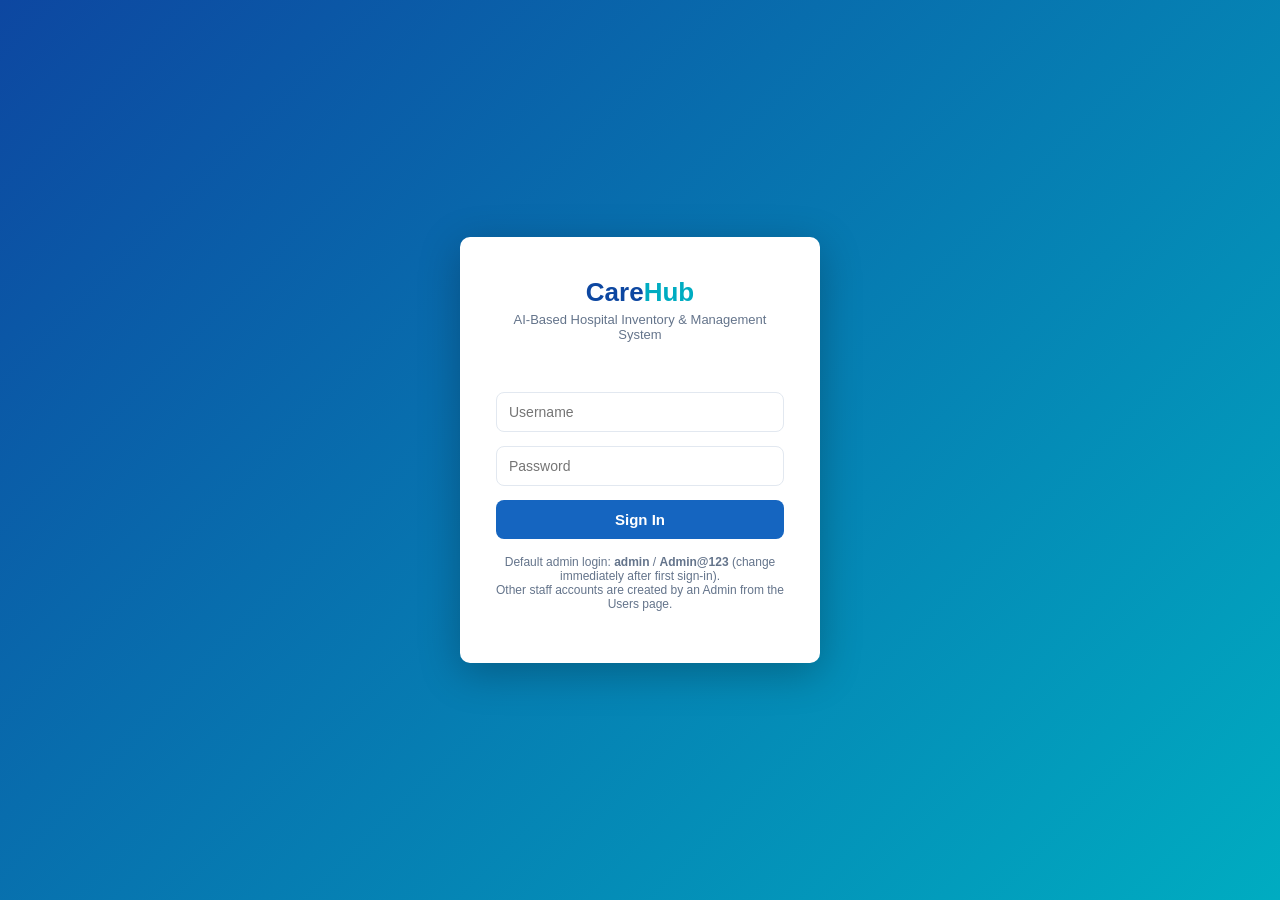
==== src/main/resources/static/index.html @ b456ff6e "Initial commit" ====
<!DOCTYPE html>
<html lang="en">
<head>
<meta charset="UTF-8" />
<title>CareHub</title>
</head>
<body>
  <script src="js/auth.js"></script>
  <script>
    window.location.href = currentUser() ? "dashboard.html" : "login.html";
  </script>
</body>
</html>
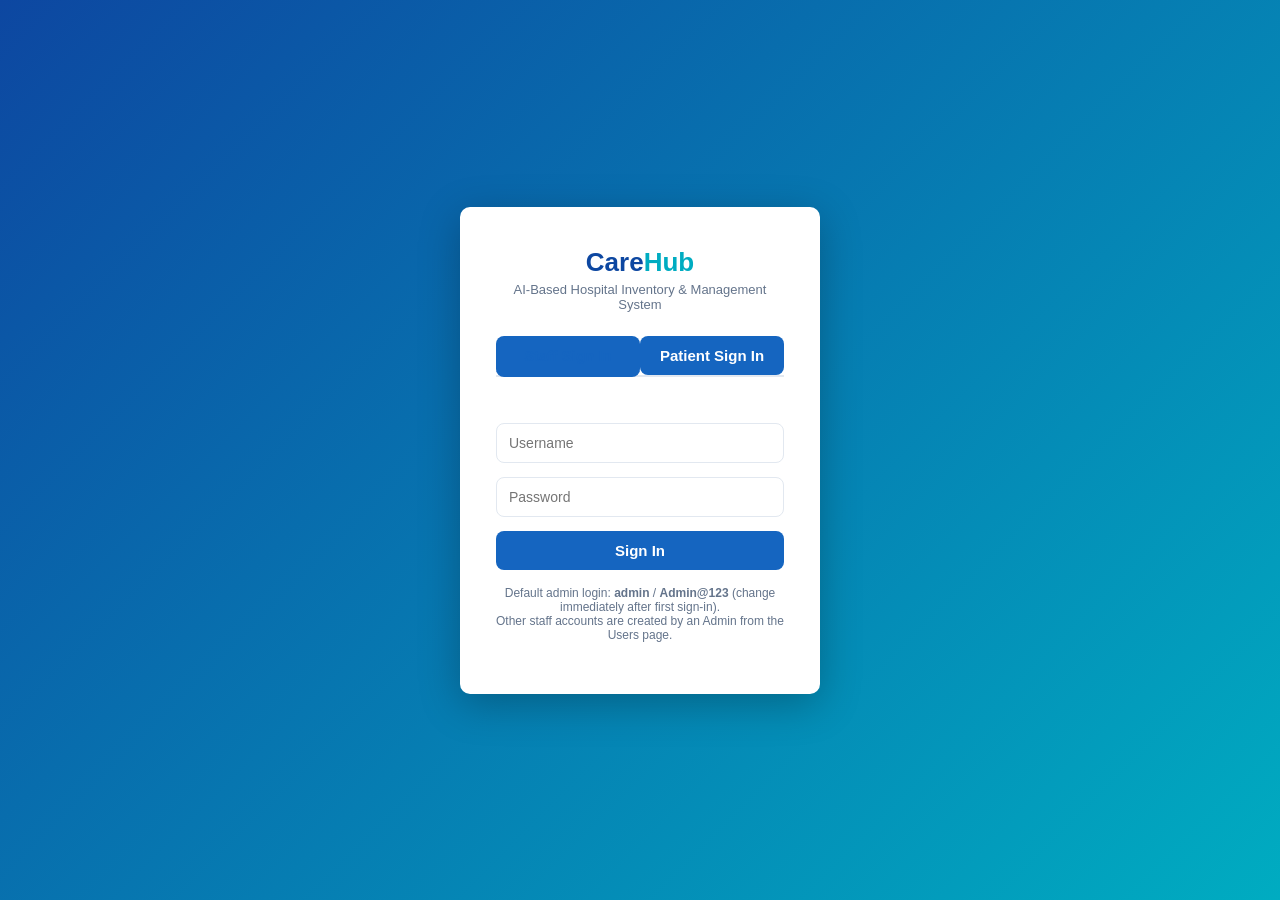
==== commit d4a13417: "Initial commit" ====
--- a/src/main/resources/static/index.html
+++ b/src/main/resources/static/index.html
@@ -7,7 +7,12 @@
 <body>
   <script src="js/auth.js"></script>
   <script>
-    window.location.href = currentUser() ? "dashboard.html" : "login.html";
+    const user = currentUser();
+    if (user) {
+      window.location.href = user.role === "Patient" ? "patient-dashboard.html" : "dashboard.html";
+    } else {
+      window.location.href = "login.html";
+    }
   </script>
 </body>
 </html>
